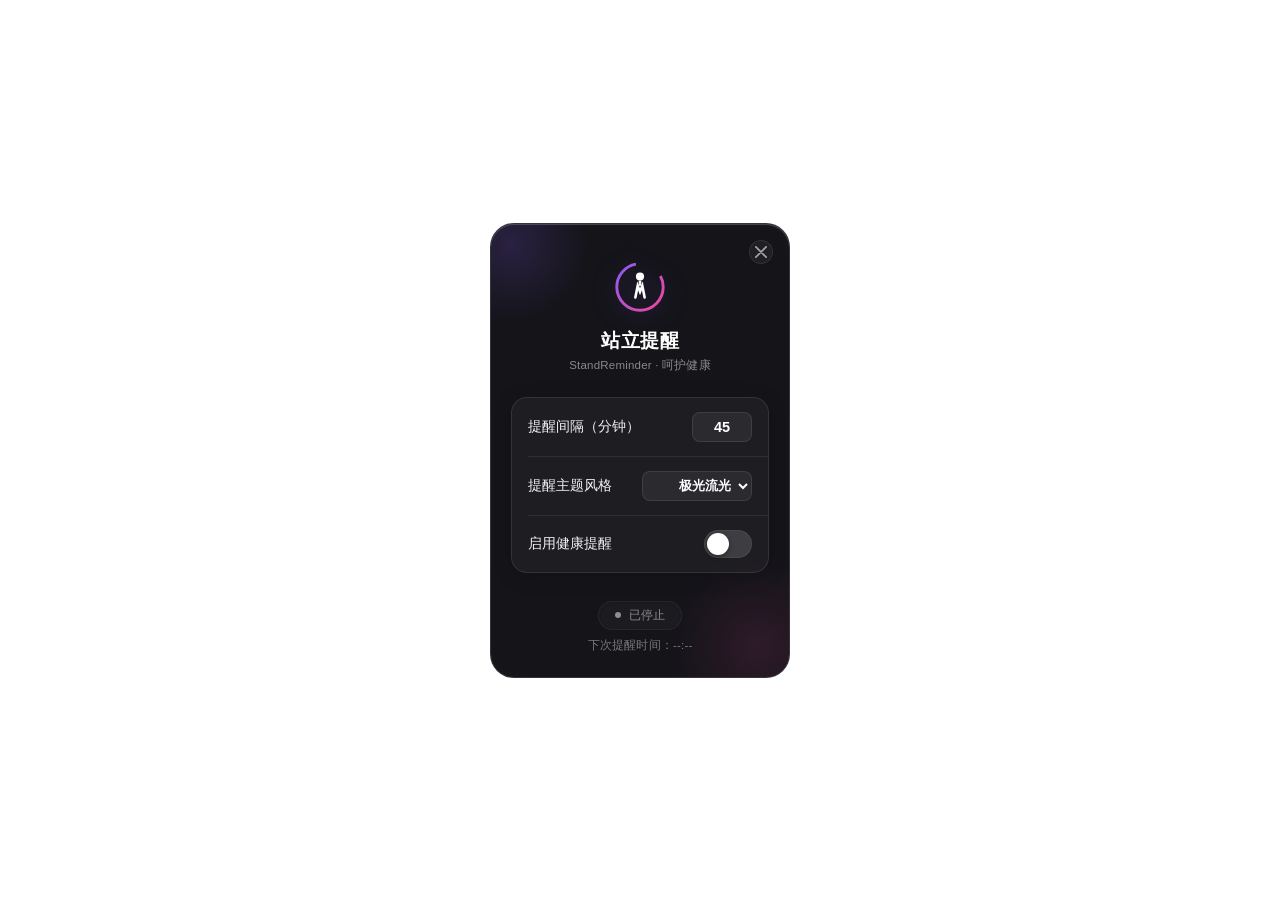
==== src/index.html @ 8d29c4dd "feat:主题模块化" ====
<!DOCTYPE html>
<html lang="zh-CN">

<head>
    <meta charset="UTF-8">
    <meta name="viewport" content="width=device-width, initial-scale=1.0">
    <title>站立提醒</title>
    <link rel="stylesheet" href="style.css">
</head>

<body>
    <div class="container">
        <!-- Close button at the very top right -->
        <button id="close-btn" class="close-btn" title="隐藏到托盘">
            <svg width="12" height="12" viewBox="0 0 14 14" fill="none" xmlns="http://www.w3.org/2000/svg">
                <path d="M1 1L13 13M1 13L13 1" stroke="currentColor" stroke-width="2" stroke-linecap="round" />
            </svg>
        </button>

        <div class="header">
            <!-- Animated Premium Logo -->
            <div class="app-logo">
                <svg viewBox="0 0 100 100" fill="none" xmlns="http://www.w3.org/2000/svg">
                    <!-- Shifting gradient ring -->
                    <circle cx="50" cy="50" r="40" stroke="url(#logo-grad)" stroke-width="5" stroke-dasharray="180 50"
                        class="logo-ring" />
                    <!-- Standing figure icon -->
                    <circle cx="50" cy="32" r="7" fill="white" />
                    <path d="M42 68 L46 48 L50 58 L54 48 L58 68" stroke="white" stroke-width="4.5"
                        stroke-linecap="round" />
                    <path d="M50 39 L50 48" stroke="white" stroke-width="4.5" />
                    <!-- Linear gradient definition -->
                    <defs>
                        <linearGradient id="logo-grad" x1="0" y1="0" x2="1" y2="1">
                            <stop offset="0%" stop-color="#8B5CF6" />
                            <stop offset="100%" stop-color="#EC4899" />
                        </linearGradient>
                    </defs>
                </svg>
            </div>
            <h1>站立提醒</h1>
            <p>StandReminder · 呵护健康</p>
        </div>

        <div class="card">
            <div class="row">
                <label for="interval">提醒间隔（分钟）</label>
                <div class="input-wrapper">
                    <input type="number" id="interval" value="45" min="1" max="120">
                </div>
            </div>
            <div class="divider"></div>
            <div class="row">
                <label for="bg-style">提醒主题风格</label>
                <div class="select-wrapper">
                    <select id="bg-style">
                        <option value="aura">极光流光</option>
                        <option value="zen">星空冥想</option>
                        <option value="cyber">赛博霓虹</option>
                        <option value="forest">森林朝露</option>
                    </select>
                </div>
            </div>
            <div class="divider"></div>
            <div class="row">
                <span>启用健康提醒</span>
                <label class="switch">
                    <input type="checkbox" id="toggle-switch">
                    <span class="slider"></span>
                </label>
            </div>
        </div>

        <div class="status-container">
            <div class="status-badge">
                <span class="status-dot" id="status-dot"></span>
                <span class="status-text" id="status-text">已停止</span>
            </div>
            <div class="next-reminder" id="next-reminder">下次提醒时间：--:--</div>
        </div>
    </div>
    <script src="main.js"></script>
</body>

</html>
---- src/style.css ----
:root {
    --accent-start: #8B5CF6;
    --accent-end: #EC4899;
    --accent-green: #34C759;
    --text-primary: #ffffff;
    --text-secondary: rgba(255, 255, 255, 0.5);
    --border-color: rgba(255, 255, 255, 0.1);
    --card-bg: rgba(255, 255, 255, 0.04);
}

* {
    box-sizing: border-box;
    margin: 0;
    padding: 0;
    font-family: "Outfit", -apple-system, BlinkMacSystemFont, "SF Pro Text", "Segoe UI", Roboto, Helvetica, Arial, sans-serif;
    user-select: none;
}

body {
    background-color: transparent;
    overflow: hidden;
    height: 100vh;
    display: flex;
    align-items: center;
    justify-content: center;
}

/* ============================================
   主面板容器 (Glassmorphism Container)
   ============================================ */
.container {
    width: 300px;
    height: 455px;
    background-color: #141419; /* Opaque background to prevent text leak-through */
    border-radius: 24px;
    overflow: hidden; /* Prevent ambient glow blobs from bleeding into transparent window bounds */
    border: 1px solid rgba(255, 255, 255, 0.14);
    box-shadow: 
        inset 0 1px 0 rgba(255, 255, 255, 0.2),
        inset 0 0 20px rgba(255, 255, 255, 0.02);
    padding: 24px 20px;
    display: flex;
    flex-direction: column;
    position: relative;
    z-index: 1;
    -webkit-app-region: drag; /* Make the entire panel draggable by default */
}

/* Ambient glow blobs inside the container */
.container::before {
    content: '';
    position: absolute;
    top: -60px;
    left: -60px;
    width: 160px;
    height: 160px;
    background: radial-gradient(circle, rgba(139, 92, 246, 0.18) 0%, rgba(139, 92, 246, 0) 70%);
    pointer-events: none;
    z-index: -1;
    animation: float-blob-1 12s ease-in-out infinite alternate;
}

.container::after {
    content: '';
    position: absolute;
    bottom: -60px;
    right: -60px;
    width: 180px;
    height: 180px;
    background: radial-gradient(circle, rgba(236, 72, 153, 0.12) 0%, rgba(236, 72, 153, 0) 70%);
    pointer-events: none;
    z-index: -1;
    animation: float-blob-2 15s ease-in-out infinite alternate;
}

@keyframes float-blob-1 {
    0% { transform: translate(0, 0) scale(1); }
    100% { transform: translate(30px, 20px) scale(1.15); }
}

@keyframes float-blob-2 {
    0% { transform: translate(0, 0) scale(1); }
    100% { transform: translate(-30px, -20px) scale(1.1); }
}

/* ============================================
   头部与关闭按钮
   ============================================ */
.header {
    text-align: center;
    margin-bottom: 24px;
    margin-top: 10px;
    -webkit-app-region: drag;
    position: relative;
    z-index: 2;
}

.close-btn {
    position: absolute;
    top: 16px; /* Inset from top to prevent clipping and align with container padding */
    right: 16px; /* Inset from right */
    background: rgba(255, 255, 255, 0.05);
    border: 1px solid rgba(255, 255, 255, 0.08);
    border-radius: 50%;
    width: 24px;
    height: 24px;
    display: flex;
    align-items: center;
    justify-content: center;
    cursor: pointer;
    -webkit-app-region: no-drag;
    color: rgba(255, 255, 255, 0.6);
    transition: all 0.25s ease;
    z-index: 10;
}

.close-btn:hover {
    background: rgba(239, 68, 68, 0.2);
    border-color: rgba(239, 68, 68, 0.3);
    color: #ff9b9b;
    transform: scale(1.05);
}

.close-btn svg {
    display: block;
}

/* Animated Logo */
.app-logo {
    width: 58px;
    height: 58px;
    margin: 0 auto 12px auto;
    filter: drop-shadow(0 4px 12px rgba(139, 92, 246, 0.3));
    -webkit-app-region: no-drag;
}

.logo-ring {
    animation: rotate-logo-ring 14s linear infinite;
    transform-origin: 50px 50px;
}

@keyframes rotate-logo-ring {
    0% { transform: rotate(0deg); }
    100% { transform: rotate(360deg); }
}

h1 {
    font-size: 19px;
    font-weight: 700;
    color: var(--text-primary);
    margin-bottom: 4px;
    letter-spacing: 0.5px;
}

p {
    font-size: 11.5px;
    color: var(--text-secondary);
    letter-spacing: 0.2px;
}

/* ============================================
   设置项卡片
   ============================================ */
.card {
    background: var(--card-bg);
    border: 1px solid var(--border-color);
    border-radius: 16px;
    overflow: hidden;
    box-shadow: 0 4px 20px rgba(0, 0, 0, 0.15);
    margin-bottom: 20px;
    z-index: 2;
    -webkit-app-region: no-drag; /* Prevent card area from triggering drag */
}

.row {
    display: flex;
    justify-content: space-between;
    align-items: center;
    padding: 14px 16px;
    transition: background-color 0.2s ease;
}

.row:hover {
    background-color: rgba(255, 255, 255, 0.02);
}

.row span, .row label {
    font-size: 14px;
    color: rgba(255, 255, 255, 0.95);
    font-weight: 500;
    cursor: pointer;
}

/* 数字输入框 */
.input-wrapper {
    -webkit-app-region: no-drag;
}

input[type="number"] {
    width: 60px;
    height: 30px;
    text-align: center;
    border: 1px solid rgba(255, 255, 255, 0.1);
    background: rgba(255, 255, 255, 0.06);
    border-radius: 8px;
    font-size: 14.5px;
    font-weight: 600;
    color: #ffffff;
    outline: none;
    transition: all 0.25s ease;
}

input[type="number"]:focus {
    border-color: rgba(139, 92, 246, 0.5);
    background: rgba(255, 255, 255, 0.1);
    box-shadow: 0 0 10px rgba(139, 92, 246, 0.2);
}

input[type="number"]::-webkit-inner-spin-button, 
input[type="number"]::-webkit-outer-spin-button {
    -webkit-appearance: none;
    margin: 0;
}

/* 下拉选择框 */
.select-wrapper {
    -webkit-app-region: no-drag;
}

select {
    width: 110px;
    height: 30px;
    padding: 0 8px;
    border: 1px solid rgba(255, 255, 255, 0.1);
    background: rgba(255, 255, 255, 0.06);
    border-radius: 8px;
    font-size: 12.5px;
    font-weight: 600;
    color: #ffffff;
    outline: none;
    cursor: pointer;
    transition: all 0.25s ease;
    text-align-last: right;
    padding-right: 4px;
}

select:focus {
    border-color: rgba(139, 92, 246, 0.5);
    background: rgba(255, 255, 255, 0.1);
    box-shadow: 0 0 10px rgba(139, 92, 246, 0.2);
}

select option {
    background-color: #141419;
    color: #ffffff;
    font-weight: 500;
}

.divider {
    height: 1px;
    background: rgba(255, 255, 255, 0.08);
    margin-left: 16px;
}

/* ============================================
   滑动开关 (Toggle Switch)
   ============================================ */
.switch {
    position: relative;
    display: inline-block;
    width: 48px;
    height: 28px;
    -webkit-app-region: no-drag;
}

.switch input { 
    opacity: 0;
    width: 0;
    height: 0;
}

.slider {
    position: absolute;
    cursor: pointer;
    top: 0;
    left: 0;
    right: 0;
    bottom: 0;
    background-color: rgba(255, 255, 255, 0.15);
    transition: .3s cubic-bezier(0.25, 1, 0.5, 1);
    border-radius: 30px;
    border: 1px solid rgba(255, 255, 255, 0.05);
}

.slider:before {
    position: absolute;
    content: "";
    height: 22px;
    width: 22px;
    left: 2px;
    bottom: 2px;
    background-color: white;
    transition: .3s cubic-bezier(0.25, 1, 0.5, 1);
    border-radius: 50%;
    box-shadow: 0 2px 5px rgba(0, 0, 0, 0.35);
}

input:checked + .slider {
    background: linear-gradient(135deg, var(--accent-start), var(--accent-end));
    border-color: transparent;
    box-shadow: 0 0 12px rgba(139, 92, 246, 0.3);
}

input:checked + .slider:before {
    transform: translateX(20px);
}

/* ============================================
   底部状态徽章 (Status Badge)
   ============================================ */
.status-container {
    margin-top: auto;
    display: flex;
    flex-direction: column;
    align-items: center;
    gap: 8px;
    z-index: 2;
}

.next-reminder {
    font-size: 11.5px;
    color: var(--text-secondary);
    font-weight: 500;
    transition: all 0.35s ease;
    opacity: 0.85;
    letter-spacing: 0.2px;
}

.status-container.active .next-reminder {
    color: rgba(255, 255, 255, 0.75);
    text-shadow: 0 0 10px rgba(139, 92, 246, 0.15);
}

.status-badge {
    display: inline-flex;
    align-items: center;
    gap: 8px;
    padding: 6px 16px;
    border-radius: 20px;
    background: rgba(255, 255, 255, 0.03);
    border: 1px solid rgba(255, 255, 255, 0.05);
    box-shadow: inset 0 1px 3px rgba(0, 0, 0, 0.1);
    transition: all 0.35s cubic-bezier(0.25, 1, 0.5, 1);
    -webkit-app-region: no-drag; /* Prevent badge area from triggering drag */
}

.status-dot {
    width: 6px;
    height: 6px;
    border-radius: 50%;
    background-color: #8E8E93;
    transition: all 0.35s ease;
}

.status-text {
    font-size: 11.5px;
    color: var(--text-secondary);
    font-weight: 500;
    transition: all 0.35s ease;
}

/* Active State Badge */
.status-container.active .status-badge {
    background: rgba(139, 92, 246, 0.08);
    border-color: rgba(139, 92, 246, 0.18);
    box-shadow: 0 4px 15px rgba(139, 92, 246, 0.05);
}

.status-container.active .status-dot {
    background-color: var(--accent-green);
    box-shadow: 
        0 0 6px var(--accent-green),
        0 0 12px var(--accent-green);
    animation: pulse-dot 2.5s infinite;
}

.status-container.active .status-text {
    color: #e9d5ff; /* Light purple */
}

@keyframes pulse-dot {
    0%, 100% {
        opacity: 0.8;
        transform: scale(1);
    }
    50% {
        opacity: 1;
        transform: scale(1.2);
    }
}
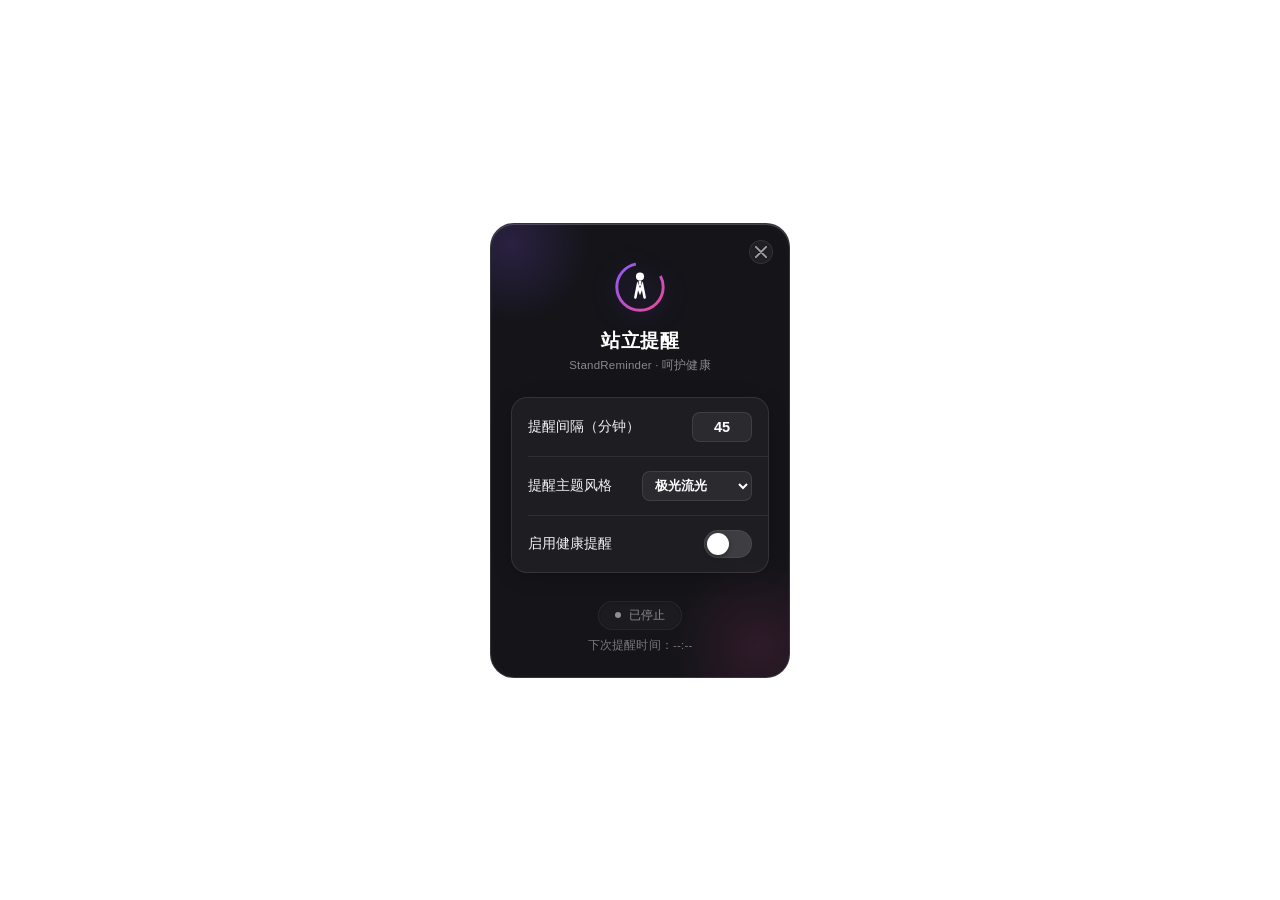
==== commit 1aa22783: "feat:增加律动几何主题" ====
--- a/src/index.html
+++ b/src/index.html
@@ -58,6 +58,8 @@
                         <option value="zen">星空冥想</option>
                         <option value="cyber">赛博霓虹</option>
                         <option value="forest">森林朝露</option>
+                        <option value="night">极夜幻境</option>
+                        <option value="pulse">律动几何</option>
                     </select>
                 </div>
             </div>
--- a/src/style.css
+++ b/src/style.css
@@ -240,8 +240,8 @@
     outline: none;
     cursor: pointer;
     transition: all 0.25s ease;
-    text-align-last: right;
-    padding-right: 4px;
+    text-align-last: left;
+    padding-left: 8px;
 }
 
 select:focus {
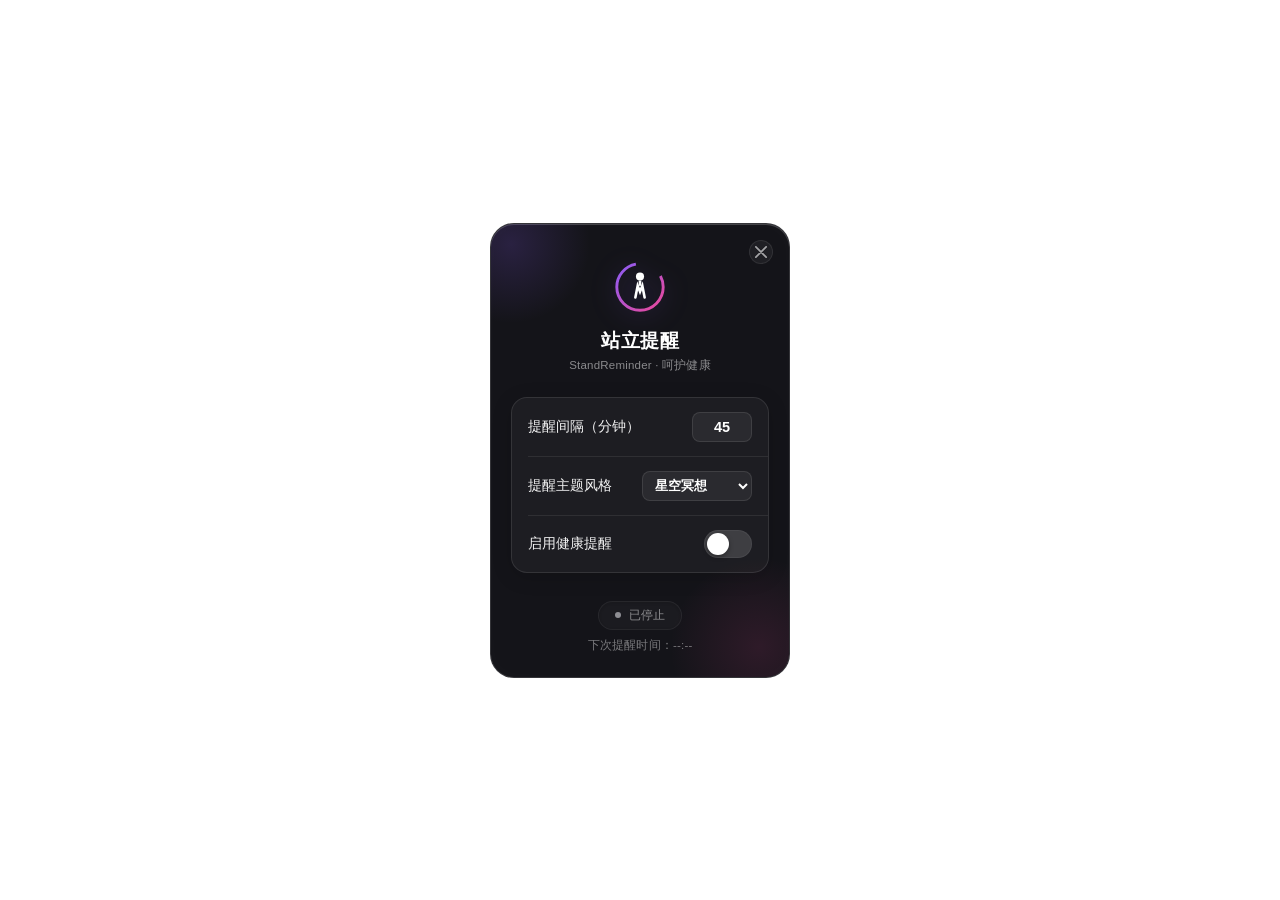
==== commit b0346ebb: "feat:主题优化" ====
--- a/src/index.html
+++ b/src/index.html
@@ -54,12 +54,12 @@
                 <label for="bg-style">提醒主题风格</label>
                 <div class="select-wrapper">
                     <select id="bg-style">
-                        <option value="aura">极光流光</option>
                         <option value="zen">星空冥想</option>
                         <option value="cyber">赛博霓虹</option>
                         <option value="forest">森林朝露</option>
                         <option value="night">极夜幻境</option>
                         <option value="pulse">律动几何</option>
+                        <option value="swirl">时空漩涡</option>
                     </select>
                 </div>
             </div>
